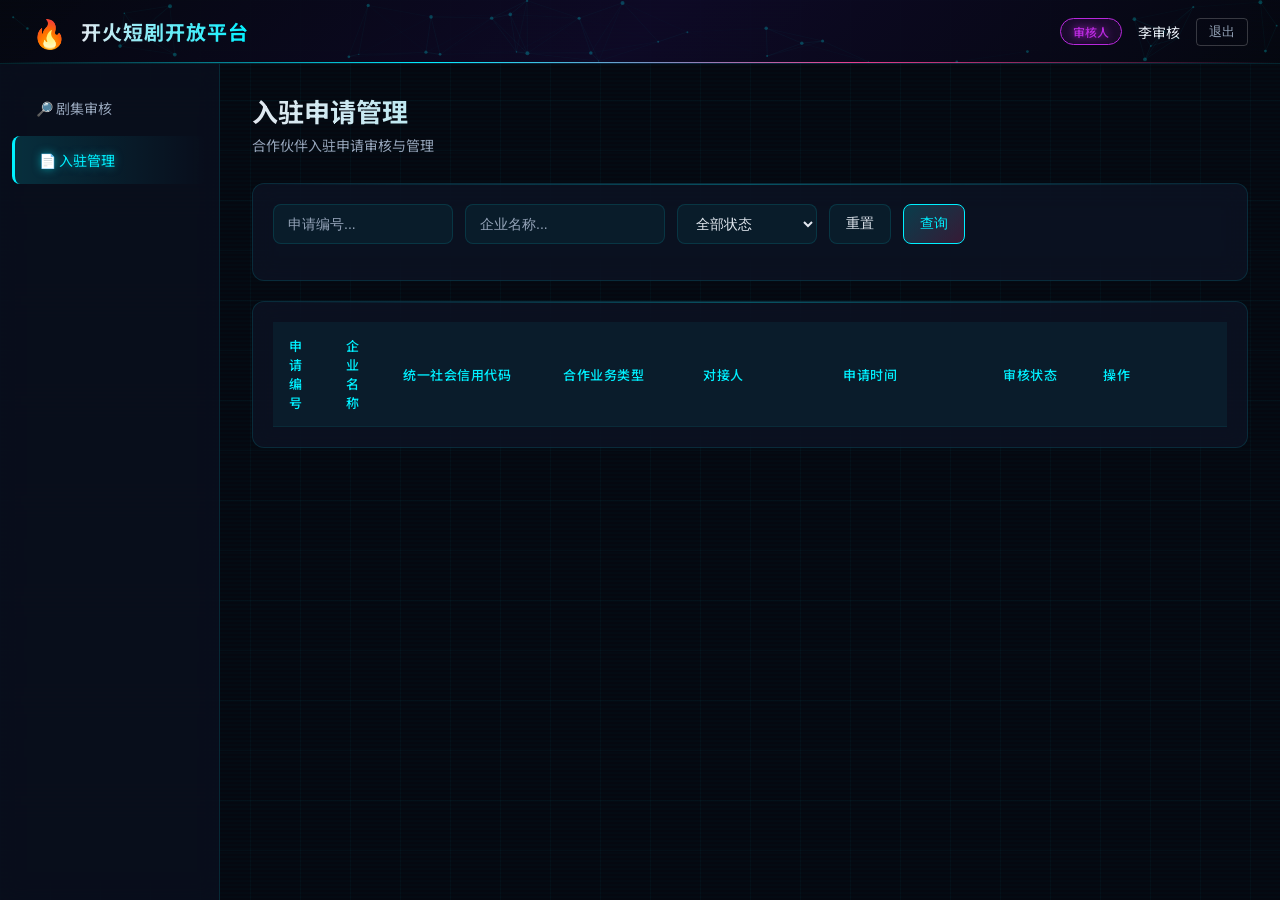
==== auditor-onboarding.html @ 3af5cdc2 "feat: onboarding flow, success page, auditor onboarding management" ====
<!DOCTYPE html>
<html lang="zh-CN">
<head>
  <meta charset="UTF-8">
  <meta name="viewport" content="width=device-width, initial-scale=1.0">
  <title>开火短剧开放平台 - 入驻申请管理</title>
  <link rel="stylesheet" href="css/style.css">
</head>
<body>
  <header class="header">
    <canvas id="headerCanvas" class="header-bg"></canvas>
    <div class="header-left">
      <span class="header-logo">&#128293;</span>
      <span class="header-title">开火短剧开放平台</span>
    </div>
    <div class="header-right">
      <span id="roleTag" class="role-tag auditor">审核人</span>
      <span id="userName" class="user-name">李审核</span>
      <button class="btn-logout" onclick="logout()">退出</button>
    </div>
  </header>

  <div class="layout">
    <aside class="sider">
      <ul class="sider-menu">
        <li><a href="auditor.html">&#128270; 剧集审核</a></li>
        <li><a href="auditor-onboarding.html" class="active">&#128196; 入驻管理</a></li>
      </ul>
    </aside>

    <main class="main-content">
      <h1 class="page-title">入驻申请管理</h1>
      <p class="page-subtitle">合作伙伴入驻申请审核与管理</p>

      <!-- 筛选区 -->
      <div class="card">
        <div class="search-bar">
          <input type="text" id="filterId" class="input" placeholder="申请编号..." style="width: 180px;">
          <input type="text" id="filterCompany" class="input" placeholder="企业名称..." style="width: 200px;">
          <select id="filterStatus" class="select" style="width: 140px;">
            <option value="all">全部状态</option>
            <option value="pending">待审核</option>
            <option value="reviewing">审核中</option>
            <option value="approved">已通过</option>
            <option value="rejected">已拒绝</option>
          </select>
          <button class="btn" onclick="resetFilter()">重置</button>
          <button class="btn btn-primary" onclick="renderTable()">查询</button>
        </div>
      </div>

      <!-- 列表 -->
      <div class="card">
        <table class="table" id="onboardingTable">
          <thead>
            <tr>
              <th>申请编号</th>
              <th>企业名称</th>
              <th style="width:160px">统一社会信用代码</th>
              <th style="width:140px">合作业务类型</th>
              <th style="width:140px">对接人</th>
              <th style="width:160px">申请时间</th>
              <th style="width:100px">审核状态</th>
              <th style="width:140px">操作</th>
            </tr>
          </thead>
          <tbody></tbody>
        </table>
        <div id="emptyState" class="empty" style="display:none">暂无入驻申请</div>
      </div>
    </main>
  </div>

  <!-- 入驻审核弹窗 -->
  <div class="modal-overlay" id="auditModal">
    <div class="modal" style="max-width:800px; max-height:90vh; overflow-y:auto;">
      <div class="modal-header">
        <h3 id="auditModalTitle" style="color:var(--neon-cyan)">入驻审核</h3>
        <button class="modal-close" onclick="closeAuditModal()">&times;</button>
      </div>
      <div class="modal-body" id="auditBody"></div>
    </div>
  </div>

  <script>
    (function() {
      var canvas = document.getElementById('headerCanvas');
      var ctx = canvas.getContext('2d');
      var particles = [];
      function resize() { canvas.width = canvas.parentElement.offsetWidth; canvas.height = canvas.parentElement.offsetHeight; }
      resize(); window.addEventListener('resize', resize);
      for (var i = 0; i < 40; i++) particles.push({ x: Math.random() * canvas.width, y: Math.random() * canvas.height, vx: (Math.random() - 0.5) * 0.5, vy: (Math.random() - 0.5) * 0.5, radius: Math.random() * 1.5 + 0.5 });
      function animate() {
        ctx.clearRect(0, 0, canvas.width, canvas.height);
        for (var i = 0; i < particles.length; i++) {
          var p = particles[i]; p.x += p.vx; p.y += p.vy;
          if (p.x < 0 || p.x > canvas.width) p.vx *= -1;
          if (p.y < 0 || p.y > canvas.height) p.vy *= -1;
          ctx.beginPath(); ctx.arc(p.x, p.y, p.radius, 0, Math.PI * 2); ctx.fillStyle = 'rgba(0, 240, 255, 0.4)'; ctx.fill();
          for (var j = i + 1; j < particles.length; j++) {
            var p2 = particles[j]; var dx = p.x - p2.x, dy = p.y - p2.y; var dist = Math.sqrt(dx * dx + dy * dy);
            if (dist < 100) { ctx.beginPath(); ctx.moveTo(p.x, p.y); ctx.lineTo(p2.x, p2.y); ctx.strokeStyle = 'rgba(0, 240, 255, ' + (0.2 * (1 - dist / 100)) + ')'; ctx.lineWidth = 0.5; ctx.stroke(); }
          }
        }
        requestAnimationFrame(animate);
      }
      animate();
    })();

    var user = window.MOCK.getUser();
    if (!user) { window.location.href = 'index.html'; }
    else {
      document.getElementById('roleTag').textContent = user.role === 'auditor' ? '审核人' : '提报人';
      document.getElementById('roleTag').className = 'role-tag' + (user.role === 'auditor' ? ' auditor' : '');
      document.getElementById('userName').textContent = user.displayName;
    }
    function logout() { window.MOCK.logout(); window.location.href = 'index.html'; }

    var apps = window.MOCK.onboardingApplications;
    var currentAppId = null;
    var resultOptions = ['S级', 'A+级', 'A级', 'B级', '不通过'];

    var statusMap = {
      pending: { label: '待审核', color: '#8c8c8c' },
      reviewing: { label: '审核中', color: '#1890ff' },
      approved: { label: '已通过', color: '#52c41a' },
      rejected: { label: '已拒绝', color: '#ff4d4f' }
    };

    function maskCode(code) {
      if (!code || code.length < 8) return code;
      return code.slice(0, 4) + '****' + code.slice(-4);
    }

    function renderTable() {
      var idFilter = document.getElementById('filterId').value.trim();
      var companyFilter = document.getElementById('filterCompany').value.trim();
      var statusFilter = document.getElementById('filterStatus').value;

      var list = apps.filter(function(a) {
        if (idFilter && a.id.indexOf(idFilter) === -1) return false;
        if (companyFilter && a.companyName.indexOf(companyFilter) === -1) return false;
        if (statusFilter !== 'all' && a.status !== statusFilter) return false;
        return true;
      });

      var tbody = document.querySelector('#onboardingTable tbody');
      var empty = document.getElementById('emptyState');

      if (list.length === 0) {
        tbody.innerHTML = '';
        empty.style.display = 'block';
        document.getElementById('onboardingTable').style.display = 'none';
        return;
      }
      document.getElementById('onboardingTable').style.display = 'table';
      empty.style.display = 'none';

      tbody.innerHTML = list.map(function(a) {
        var s = statusMap[a.status] || statusMap.pending;
        var bizTags = a.businessTypes.map(function(t) {
          return '<span class="tag-result" style="background:rgba(0,240,255,0.08);color:var(--neon-cyan);border:1px solid rgba(0,240,255,0.2);margin-right:4px;font-size:11px">' + t + '</span>';
        }).join('');
        var canAudit = a.status === 'pending' || a.status === 'reviewing';
        return '<tr>' +
          '<td style="font-family:Orbitron,sans-serif;font-size:13px">' + a.id + '</td>' +
          '<td>' + a.companyName + '</td>' +
          '<td>' + maskCode(a.unifiedSocialCode) + '</td>' +
          '<td>' + bizTags + '</td>' +
          '<td>' + a.contactPerson.name + '<br><span style="font-size:12px;color:var(--text-secondary)">' + a.contactPerson.phone + '</span></td>' +
          '<td>' + a.createdAt + '</td>' +
          '<td><span class="tag-result" style="background:' + s.color + '22;color:' + s.color + ';border:1px solid ' + s.color + '66">' + s.label + '</span></td>' +
          '<td>' +
            (canAudit ? '<button class="btn btn-sm btn-primary" onclick="openAuditModal(\'' + a.id + '\')">审核</button> ' : '') +
            '<button class="btn btn-sm" style="color:var(--neon-cyan);border-color:rgba(0,240,255,0.3)" onclick="openDetailModal(\'' + a.id + '\')">详情</button>' +
          '</td>' +
        '</tr>';
      }).join('');
    }

    function resetFilter() {
      document.getElementById('filterId').value = '';
      document.getElementById('filterCompany').value = '';
      document.getElementById('filterStatus').value = 'all';
      renderTable();
    }

    function openAuditModal(appId) {
      currentAppId = appId;
      var app = apps.find(function(a) { return a.id === appId; });
      if (!app) return;
      renderAuditModal(app, true);
    }

    function openDetailModal(appId) {
      currentAppId = appId;
      var app = apps.find(function(a) { return a.id === appId; });
      if (!app) return;
      renderAuditModal(app, false);
    }

    function renderAuditModal(app, editable) {
      var s = statusMap[app.status] || statusMap.pending;
      document.getElementById('auditModalTitle').innerHTML = '入驻审核 - <span style="color:var(--text-primary);font-size:16px">' + app.companyName + '</span>';

      var tabLabels = ['企业信息', '联系人', '业务能力'];
      var html = '<div style="display:flex;gap:4px;margin-bottom:16px;border-bottom:1px solid var(--border-color)">' +
        tabLabels.map(function(l, idx) {
          return '<div class="tab-item' + (idx === 0 ? ' active' : '') + '" style="padding:10px 16px;border:none;margin:0" onclick="switchAuditTab(this,' + idx + ')">' + l + '</div>';
        }).join('') + '</div>';

      // Tab1: 企业信息
      html += '<div class="audit-tab" data-idx="0" style="display:block">' +
        '<div class="summary-card" style="margin-bottom:16px">' +
          '<div class="summary-row"><span class="summary-label">申请编号</span><span class="summary-value" style="font-family:Orbitron">' + app.id + '</span></div>' +
          '<div class="summary-row"><span class="summary-label">企业名称</span><span class="summary-value">' + app.companyName + '</span></div>' +
          '<div class="summary-row"><span class="summary-label">统一社会信用代码</span><span class="summary-value">' + app.unifiedSocialCode + '</span></div>' +
          '<div class="summary-row"><span class="summary-label">企业类型</span><span class="summary-value">' + app.companyType + '</span></div>' +
          '<div class="summary-row"><span class="summary-label">成立时间</span><span class="summary-value">' + (app.establishedAt || '—') + '</span></div>' +
          '<div class="summary-row"><span class="summary-label">注册地址</span><span class="summary-value">' + (app.registeredAddress || '—') + '</span></div>' +
          '<div class="summary-row"><span class="summary-label">办公地址</span><span class="summary-value">' + (app.officeAddress || '—') + '</span></div>' +
        '</div>' +
        '<div class="summary-card">' +
          '<h4 style="font-size:14px;color:var(--neon-cyan);margin-bottom:12px">营业执照</h4>' +
          '<div style="width:200px;height:120px;background:rgba(0,240,255,0.05);border:1px solid var(--border-color);border-radius:8px;display:flex;align-items:center;justify-content:center;font-size:40px;color:var(--neon-cyan)">&#128196;</div>' +
        '</div>' +
      '</div>';

      // Tab2: 联系人
      html += '<div class="audit-tab" data-idx="1" style="display:none">' +
        '<div class="section-title" style="margin-top:0">对接人信息</div>' +
        '<div class="summary-card" style="margin-bottom:16px">' +
          '<div class="summary-row"><span class="summary-label">姓名</span><span class="summary-value">' + app.contactPerson.name + '</span></div>' +
          '<div class="summary-row"><span class="summary-label">手机号</span><span class="summary-value">' + app.contactPerson.phone + '</span></div>' +
          '<div class="summary-row"><span class="summary-label">邮箱</span><span class="summary-value">' + app.contactPerson.email + '</span></div>' +
          '<div class="summary-row"><span class="summary-label">职务</span><span class="summary-value">' + (app.contactPerson.position || '—') + '</span></div>' +
        '</div>' +
        '<div class="section-title">法定代表人信息</div>' +
        '<div class="summary-card">' +
          '<div class="summary-row"><span class="summary-label">姓名</span><span class="summary-value">' + app.legalRepresentative.name + '</span></div>' +
          '<div class="summary-row"><span class="summary-label">手机号</span><span class="summary-value">' + app.legalRepresentative.phone + '</span></div>' +
          '<div class="summary-row"><span class="summary-label">身份证号</span><span class="summary-value">' + maskCode(app.legalRepresentative.idCard) + '</span></div>' +
          '<div class="summary-row"><span class="summary-label">邮箱</span><span class="summary-value">' + (app.legalRepresentative.email || '—') + '</span></div>' +
        '</div>' +
      '</div>';

      // Tab3: 业务能力
      var worksHtml = '';
      if (app.hasPreviousWorks && app.previousWorks && app.previousWorks.length) {
        worksHtml = '<table class="works-table" style="margin-top:12px"><thead><tr><th>作品名称</th><th>平台</th><th>集数</th><th>类型</th></tr></thead><tbody>' +
          app.previousWorks.map(function(w) {
            return '<tr><td>' + w.name + '</td><td>' + w.platform + '</td><td>' + w.episodes + '</td><td>' + w.type + '</td></tr>';
          }).join('') + '</tbody></table>';
      } else {
        worksHtml = '<div class="empty" style="padding:20px">暂无过往作品</div>';
      }

      html += '<div class="audit-tab" data-idx="2" style="display:none">' +
        '<div class="summary-card" style="margin-bottom:16px">' +
          '<div class="summary-row"><span class="summary-label">合作业务类型</span><span class="summary-value">' + app.businessTypes.join('、') + '</span></div>' +
          '<div class="summary-row"><span class="summary-label">内容类型偏好</span><span class="summary-value">' + (app.contentTypePreference ? app.contentTypePreference.join('、') : '—') + '</span></div>' +
          '<div class="summary-row"><span class="summary-label">男女频偏好</span><span class="summary-value">' + (app.genderPreference || '—') + '</span></div>' +
          '<div class="summary-row"><span class="summary-label">擅长题材</span><span class="summary-value">' + (app.genreSpecialty ? app.genreSpecialty.join('、') : '—') + '</span></div>' +
        '</div>' +
        '<div class="summary-card" style="margin-bottom:16px">' +
          '<h4 style="font-size:14px;color:var(--neon-cyan);margin-bottom:12px">资质证书</h4>' +
          '<div class="summary-row"><span class="summary-label">广播电视节目制作经营许可证</span><span class="summary-value">' + (app.hasBroadcastLicense ? '有（' + app.broadcastLicenseNo + '）' : '无') + '</span></div>' +
          '<div class="summary-row"><span class="summary-label">网络文化经营许可证</span><span class="summary-value">' + (app.hasNetCultureLicense ? '有' : '无') + '</span></div>' +
          '<div class="summary-row"><span class="summary-label">其他资质</span><span class="summary-value">' + (app.otherQualifications || '—') + '</span></div>' +
        '</div>' +
        '<div class="summary-card">' +
          '<h4 style="font-size:14px;color:var(--neon-cyan);margin-bottom:12px">过往作品</h4>' + worksHtml +
        '</div>' +
      '</div>';

      // 审核操作区
      if (editable && (app.status === 'pending' || app.status === 'reviewing')) {
        html += '<div style="border-top:1px solid var(--border-color);padding-top:20px;margin-top:20px">' +
          '<h4 style="font-size:14px;color:var(--neon-pink);margin-bottom:16px">审核操作</h4>' +
          '<form id="onboardingAuditForm">' +
            '<div class="form-group"><label class="form-label">审核结果 <span style="color:var(--neon-red)">*</span></label>' +
            '<div class="radio-group">' +
              '<label class="radio-item" style="border-color:rgba(0,255,136,0.4);color:var(--neon-green)"><input type="radio" name="auditResult" value="approved" required style="margin-right:6px"> 通过</label>' +
              '<label class="radio-item" style="border-color:rgba(255,77,79,0.4);color:var(--neon-red)"><input type="radio" name="auditResult" value="rejected" required style="margin-right:6px"> 拒绝</label>' +
            '</div></div>' +
            '<div class="form-group"><label class="form-label">审核意见 <span style="color:var(--neon-red)">*</span></label>' +
            '<textarea name="auditOpinion" class="form-input" rows="3" placeholder="请输入审核意见..." required></textarea></div>' +
            '<div id="rejectReasonDiv" style="display:none;">' +
              '<div class="form-group"><label class="form-label">拒绝原因</label>' +
              '<select name="rejectReason" class="select" style="width:100%;max-width:300px">' +
                '<option value="资质不全">资质不全</option>' +
                '<option value="内容不符">内容不符</option>' +
                '<option value="重复申请">重复申请</option>' +
                '<option value="其他">其他</option>' +
              '</select></div>' +
            '</div>' +
            '<div style="text-align:right">' +
              '<button type="button" class="btn" onclick="closeAuditModal()" style="margin-right:8px">取消</button>' +
              '<button type="submit" class="btn btn-primary">确认审核</button>' +
            '</div>' +
          '</form></div>';
      } else if (app.status === 'approved' || app.status === 'rejected') {
        html += '<div style="border-top:1px solid var(--border-color);padding-top:20px;margin-top:20px">' +
          '<h4 style="font-size:14px;color:var(--neon-cyan);margin-bottom:12px">审核结果</h4>' +
          '<div class="summary-card">' +
            '<div class="summary-row"><span class="summary-label">审核结果</span><span class="summary-value" style="color:' + (app.auditResult === 'approved' ? 'var(--neon-green)' : 'var(--neon-red)') + '">' + (app.auditResult === 'approved' ? '已通过' : '已拒绝') + '</span></div>' +
            '<div class="summary-row"><span class="summary-label">审核意见</span><span class="summary-value">' + (app.auditOpinion || '—') + '</span></div>' +
            (app.rejectReason ? '<div class="summary-row"><span class="summary-label">拒绝原因</span><span class="summary-value">' + app.rejectReason + '</span></div>' : '') +
            '<div class="summary-row"><span class="summary-label">审核时间</span><span class="summary-value">' + (app.reviewedAt || '—') + '</span></div>' +
            (app.accountGenerated ? '<div class="summary-row"><span class="summary-label">已生成账号</span><span class="summary-value" style="color:var(--neon-green)">是（' + app.accountUsername + '）</span></div>' : '') +
          '</div></div>';
      }

      document.getElementById('auditBody').innerHTML = html;
      document.getElementById('auditModal').classList.add('active');

      // 拒绝原因联动
      var rejectDiv = document.getElementById('rejectReasonDiv');
      if (rejectDiv) {
        document.querySelectorAll('input[name="auditResult"]').forEach(function(r) {
          r.addEventListener('change', function() {
            rejectDiv.style.display = this.value === 'rejected' ? 'block' : 'none';
          });
        });
      }

      // 表单提交
      var form = document.getElementById('onboardingAuditForm');
      if (form) {
        form.addEventListener('submit', function(e) {
          e.preventDefault();
          var result = e.target.auditResult.value;
          var opinion = e.target.auditOpinion.value;
          var idx = apps.findIndex(function(a) { return a.id === currentAppId; });
          if (idx !== -1) {
            apps[idx].status = result;
            apps[idx].auditResult = result;
            apps[idx].auditOpinion = opinion;
            if (result === 'rejected') {
              var rr = e.target.rejectReason;
              apps[idx].rejectReason = rr ? rr.value : '其他';
            } else {
              apps[idx].accountGenerated = true;
              apps[idx].accountUsername = apps[idx].unifiedSocialCode;
            }
            apps[idx].reviewerId = 'u2';
            apps[idx].reviewedAt = new Date().toISOString().replace('T', ' ').slice(0, 19);
            apps[idx].updatedAt = apps[idx].reviewedAt;
          }
          alert(result === 'approved' ? '审核已通过，已生成企业账号' : '审核已拒绝');
          closeAuditModal();
          renderTable();
        });
      }
    }

    function switchAuditTab(el, idx) {
      document.querySelectorAll('#auditBody .tab-item').forEach(function(t) { t.classList.remove('active'); });
      el.classList.add('active');
      document.querySelectorAll('.audit-tab').forEach(function(t) { t.style.display = 'none'; });
      document.querySelector('.audit-tab[data-idx="' + idx + '"]').style.display = 'block';
    }

    function closeAuditModal() {
      document.getElementById('auditModal').classList.remove('active');
      currentAppId = null;
    }

    renderTable();
  </script>
</body>
</html>
---- css/style.css ----
@import url('https://fonts.googleapis.com/css2?family=Orbitron:wght@400;700&family=Noto+Sans+SC:wght@300;400;500;700&display=swap');

*, *::before, *::after {
  margin: 0;
  padding: 0;
  box-sizing: border-box;
}

:root {
  --bg-primary: #050810;
  --bg-secondary: #0a0f1e;
  --bg-card: rgba(15, 23, 42, 0.6);
  --bg-card-hover: rgba(20, 30, 55, 0.8);
  --neon-cyan: #00f0ff;
  --neon-pink: #e83e8c;
  --neon-purple: #b829dd;
  --neon-green: #00ff88;
  --neon-yellow: #ffd700;
  --neon-red: #ff3860;
  --text-primary: #e2e8f0;
  --text-secondary: #94a3b8;
  --border-color: rgba(0, 240, 255, 0.12);
  --border-glow: rgba(0, 240, 255, 0.4);
  --glass-blur: blur(12px);
}

body {
  font-family: 'Noto Sans SC', -apple-system, sans-serif;
  background: var(--bg-primary);
  color: var(--text-primary);
  min-height: 100vh;
  overflow-x: hidden;
}

/* 背景网格 */
body::before {
  content: '';
  position: fixed;
  top: 0; left: 0; right: 0; bottom: 0;
  background-image:
    linear-gradient(rgba(0, 240, 255, 0.03) 1px, transparent 1px),
    linear-gradient(90deg, rgba(0, 240, 255, 0.03) 1px, transparent 1px);
  background-size: 50px 50px;
  pointer-events: none;
  z-index: 0;
}

/* 扫描线动画 */
body::after {
  content: '';
  position: fixed;
  top: 0; left: 0; right: 0; bottom: 0;
  background: repeating-linear-gradient(
    0deg,
    transparent,
    transparent 2px,
    rgba(0, 240, 255, 0.015) 2px,
    rgba(0, 240, 255, 0.015) 4px
  );
  pointer-events: none;
  z-index: 1;
  animation: scanline 8s linear infinite;
}

@keyframes scanline {
  0% { transform: translateY(-100vh); }
  100% { transform: translateY(100vh); }
}

a { text-decoration: none; color: inherit; }

/* ===== 顶部导航（带背景图） ===== */
.header {
  position: fixed;
  top: 0; left: 0; right: 0;
  height: 64px;
  z-index: 100;
  display: flex;
  align-items: center;
  justify-content: space-between;
  padding: 0 32px;
  background: linear-gradient(135deg, rgba(5,8,16,0.95) 0%, rgba(15,10,40,0.9) 50%, rgba(5,8,16,0.95) 100%);
  border-bottom: 1px solid var(--border-color);
  overflow: hidden;
}

.header-bg {
  position: absolute;
  top: 0; left: 0; right: 0; bottom: 0;
  z-index: -1;
  opacity: 0.6;
}

.header::after {
  content: '';
  position: absolute;
  bottom: 0; left: 0; right: 0;
  height: 1px;
  background: linear-gradient(90deg, transparent, var(--neon-cyan), var(--neon-pink), transparent);
  animation: borderFlow 3s ease-in-out infinite;
}

@keyframes borderFlow {
  0%, 100% { opacity: 0.3; }
  50% { opacity: 1; }
}

.header-left {
  display: flex;
  align-items: center;
  gap: 14px;
  z-index: 2;
}

.header-logo {
  font-size: 28px;
  animation: pulse 2s ease-in-out infinite;
}

@keyframes pulse {
  0%, 100% { transform: scale(1); filter: drop-shadow(0 0 5px var(--neon-pink)); }
  50% { transform: scale(1.1); filter: drop-shadow(0 0 15px var(--neon-pink)); }
}

.header-title {
  font-family: 'Orbitron', 'Noto Sans SC', sans-serif;
  font-size: 20px;
  font-weight: 700;
  background: linear-gradient(90deg, var(--text-primary), var(--neon-cyan));
  -webkit-background-clip: text;
  -webkit-text-fill-color: transparent;
  background-clip: text;
  letter-spacing: 1px;
}

.header-right {
  display: flex;
  align-items: center;
  gap: 16px;
  z-index: 2;
}

.role-tag {
  padding: 4px 12px;
  border-radius: 20px;
  font-size: 12px;
  font-weight: 500;
  background: rgba(0, 240, 255, 0.1);
  border: 1px solid var(--neon-cyan);
  color: var(--neon-cyan);
  text-shadow: 0 0 8px var(--neon-cyan);
  animation: glow 2s ease-in-out infinite alternate;
}

.role-tag.auditor {
  border-color: var(--neon-purple);
  color: var(--neon-purple);
  text-shadow: 0 0 8px var(--neon-purple);
  background: rgba(184, 41, 221, 0.1);
}

@keyframes glow {
  from { box-shadow: 0 0 5px rgba(0, 240, 255, 0.2); }
  to { box-shadow: 0 0 15px rgba(0, 240, 255, 0.5); }
}

.user-name {
  font-size: 14px;
  color: var(--text-primary);
}

.btn-logout {
  background: transparent;
  border: 1px solid rgba(255,255,255,0.2);
  color: var(--text-secondary);
  cursor: pointer;
  font-size: 13px;
  padding: 4px 12px;
  border-radius: 4px;
  transition: all 0.3s;
}

.btn-logout:hover {
  border-color: var(--neon-red);
  color: var(--neon-red);
  box-shadow: 0 0 10px rgba(255, 56, 96, 0.3);
}

/* ===== 布局 ===== */
.layout {
  display: flex;
  min-height: 100vh;
  padding-top: 64px;
  position: relative;
  z-index: 2;
}

.sider {
  width: 220px;
  background: rgba(10, 15, 30, 0.8);
  backdrop-filter: var(--glass-blur);
  border-right: 1px solid var(--border-color);
  position: fixed;
  top: 64px; bottom: 0;
  left: 0;
  overflow-y: auto;
}

.sider-menu {
  list-style: none;
  padding: 16px 0;
}

.sider-menu li a {
  display: flex;
  align-items: center;
  gap: 12px;
  padding: 14px 24px;
  color: var(--text-secondary);
  font-size: 14px;
  transition: all 0.3s;
  position: relative;
  margin: 4px 12px;
  border-radius: 8px;
}

.sider-menu li a:hover {
  background: rgba(0, 240, 255, 0.08);
  color: var(--neon-cyan);
  text-shadow: 0 0 8px rgba(0, 240, 255, 0.5);
}

.sider-menu li a.active {
  background: linear-gradient(90deg, rgba(0, 240, 255, 0.15), transparent);
  color: var(--neon-cyan);
  border-left: 3px solid var(--neon-cyan);
  text-shadow: 0 0 8px rgba(0, 240, 255, 0.5);
}

.main-content {
  flex: 1;
  margin-left: 220px;
  padding: 28px 32px;
  max-width: 1200px;
}

/* ===== 页面标题 ===== */
.page-title {
  font-family: 'Orbitron', 'Noto Sans SC', sans-serif;
  font-size: 26px;
  font-weight: 700;
  margin-bottom: 6px;
  background: linear-gradient(90deg, var(--text-primary), var(--neon-cyan));
  -webkit-background-clip: text;
  -webkit-text-fill-color: transparent;
  background-clip: text;
}

.page-subtitle {
  font-size: 14px;
  color: var(--text-secondary);
  margin-bottom: 28px;
}

/* ===== 卡片（玻璃态） ===== */
.card {
  background: var(--bg-card);
  backdrop-filter: var(--glass-blur);
  border: 1px solid var(--border-color);
  border-radius: 12px;
  padding: 20px;
  margin-bottom: 20px;
  transition: all 0.3s ease;
  position: relative;
  overflow: hidden;
}

.card::before {
  content: '';
  position: absolute;
  top: 0; left: 0; right: 0;
  height: 1px;
  background: linear-gradient(90deg, transparent, rgba(0, 240, 255, 0.3), transparent);
}

.card:hover {
  border-color: var(--border-glow);
  box-shadow: 0 0 20px rgba(0, 240, 255, 0.1), inset 0 0 20px rgba(0, 240, 255, 0.02);
}

.card-hover {
  cursor: pointer;
}

.card-hover:hover {
  transform: translateY(-6px);
  border-color: var(--neon-cyan);
  box-shadow: 0 10px 40px rgba(0, 240, 255, 0.15);
}

/* ===== 统计卡片 ===== */
.stat-cards {
  display: grid;
  grid-template-columns: repeat(4, 1fr);
  gap: 16px;
  margin-bottom: 28px;
}

.stat-card {
  display: flex;
  align-items: center;
  gap: 16px;
}

.stat-icon {
  width: 52px;
  height: 52px;
  border-radius: 12px;
  display: flex;
  align-items: center;
  justify-content: center;
  font-size: 24px;
  position: relative;
  overflow: hidden;
}

.stat-icon::after {
  content: '';
  position: absolute;
  top: -50%; left: -50%; right: -50%; bottom: -50%;
  background: linear-gradient(45deg, transparent, rgba(255,255,255,0.1), transparent);
  animation: shine 3s infinite;
}

@keyframes shine {
  0% { transform: translateX(-100%) rotate(45deg); }
  100% { transform: translateX(100%) rotate(45deg); }
}

.stat-value {
  font-family: 'Orbitron', sans-serif;
  font-size: 28px;
  font-weight: 700;
  color: var(--text-primary);
}

.stat-label {
  font-size: 13px;
  color: var(--text-secondary);
}

/* ===== Tab ===== */
.tab-bar {
  display: flex;
  border-bottom: 1px solid var(--border-color);
  margin-bottom: 16px;
}

.tab-item {
  padding: 14px 24px;
  cursor: pointer;
  color: var(--text-secondary);
  font-size: 14px;
  border-bottom: 2px solid transparent;
  margin-bottom: -1px;
  transition: all 0.3s;
  position: relative;
}

.tab-item:hover {
  color: var(--neon-cyan);
}

.tab-item.active {
  color: var(--neon-cyan);
  border-bottom-color: var(--neon-cyan);
  text-shadow: 0 0 10px rgba(0, 240, 255, 0.5);
}

.tab-panel {
  display: none;
}

.tab-panel.active {
  display: block;
  animation: fadeIn 0.4s ease;
}

@keyframes fadeIn {
  from { opacity: 0; transform: translateY(10px); }
  to { opacity: 1; transform: translateY(0); }
}

/* ===== 搜索区 ===== */
.search-bar {
  display: flex;
  gap: 12px;
  margin-bottom: 16px;
}

.input, .select {
  padding: 10px 14px;
  background: rgba(0, 240, 255, 0.05);
  border: 1px solid var(--border-color);
  border-radius: 8px;
  font-size: 14px;
  outline: none;
  color: var(--text-primary);
  transition: all 0.3s;
}

.input::placeholder {
  color: var(--text-secondary);
}

.input:focus, .select:focus {
  border-color: var(--neon-cyan);
  box-shadow: 0 0 10px rgba(0, 240, 255, 0.2);
}

.select option {
  background: var(--bg-secondary);
  color: var(--text-primary);
}

/* ===== 按钮 ===== */
.btn {
  padding: 8px 16px;
  border-radius: 8px;
  border: 1px solid var(--border-color);
  background: rgba(0, 240, 255, 0.05);
  color: var(--text-primary);
  cursor: pointer;
  font-size: 14px;
  display: inline-flex;
  align-items: center;
  gap: 6px;
  transition: all 0.3s;
}

.btn:hover {
  border-color: var(--neon-cyan);
  box-shadow: 0 0 12px rgba(0, 240, 255, 0.2);
  transform: translateY(-1px);
}

.btn-primary {
  background: linear-gradient(135deg, rgba(0, 240, 255, 0.2), rgba(232, 62, 140, 0.2));
  border-color: var(--neon-cyan);
  color: var(--neon-cyan);
}

.btn-primary:hover {
  background: linear-gradient(135deg, rgba(0, 240, 255, 0.35), rgba(232, 62, 140, 0.35));
  box-shadow: 0 0 20px rgba(0, 240, 255, 0.3);
}

.btn-gradient {
  background: linear-gradient(135deg, var(--neon-cyan), var(--neon-pink));
  border: none;
  color: #fff;
  font-weight: 500;
  position: relative;
  overflow: hidden;
}

.btn-gradient::after {
  content: '';
  position: absolute;
  top: -50%; left: -50%; right: -50%; bottom: -50%;
  background: linear-gradient(45deg, transparent, rgba(255,255,255,0.2), transparent);
  animation: shine 3s infinite;
}

.btn-sm {
  padding: 5px 12px;
  font-size: 12px;
}

.btn-outline-pink {
  color: var(--neon-pink);
  border-color: rgba(232, 62, 140, 0.4);
  background: rgba(232, 62, 140, 0.05);
}

.btn-outline-pink:hover {
  background: rgba(232, 62, 140, 0.2);
  border-color: var(--neon-pink);
  box-shadow: 0 0 12px rgba(232, 62, 140, 0.3);
  color: #fff;
}

/* ===== 表格 ===== */
.table {
  width: 100%;
  border-collapse: collapse;
  font-size: 14px;
}

.table th, .table td {
  padding: 14px 16px;
  text-align: left;
  border-bottom: 1px solid rgba(0, 240, 255, 0.06);
}

.table th {
  background: rgba(0, 240, 255, 0.05);
  font-weight: 500;
  color: var(--neon-cyan);
  font-size: 13px;
  text-transform: uppercase;
  letter-spacing: 0.5px;
}

.table tbody tr {
  transition: all 0.2s;
}

.table tbody tr:hover td {
  background: rgba(0, 240, 255, 0.04);
}

/* ===== 标签 ===== */
.tag {
  display: inline-flex;
  align-items: center;
  gap: 6px;
  padding: 4px 10px;
  border-radius: 6px;
  font-size: 12px;
  font-weight: 500;
}

.tag-dot {
  width: 6px;
  height: 6px;
  border-radius: 50%;
  animation: pulse-dot 2s infinite;
}

@keyframes pulse-dot {
  0%, 100% { opacity: 1; }
  50% { opacity: 0.5; }
}

.tag-result {
  padding: 3px 10px;
  border-radius: 6px;
  font-size: 12px;
  font-weight: 600;
}

/* ===== 空状态 ===== */
.empty {
  text-align: center;
  padding: 48px;
  color: var(--text-secondary);
}

/* ===== 表单 ===== */
.form-group {
  margin-bottom: 20px;
}

.form-label {
  display: block;
  margin-bottom: 8px;
  font-size: 14px;
  font-weight: 500;
  color: var(--text-primary);
}

.form-input {
  width: 100%;
  max-width: 400px;
  padding: 12px 14px;
  background: rgba(0, 240, 255, 0.05);
  border: 1px solid var(--border-color);
  border-radius: 8px;
  font-size: 14px;
  outline: none;
  color: var(--text-primary);
  transition: all 0.3s;
}

.form-input:focus {
  border-color: var(--neon-cyan);
  box-shadow: 0 0 12px rgba(0, 240, 255, 0.15);
}

textarea.form-input {
  resize: vertical;
  min-height: 80px;
}

.radio-group {
  display: flex;
  gap: 20px;
}

.radio-item {
  display: flex;
  align-items: center;
  gap: 8px;
  cursor: pointer;
  padding: 8px 16px;
  border-radius: 8px;
  border: 1px solid var(--border-color);
  transition: all 0.3s;
}

.radio-item:hover {
  border-color: var(--neon-cyan);
  background: rgba(0, 240, 255, 0.05);
}

/* ===== 拖拽上传区 ===== */
.upload-area {
  border: 2px dashed var(--border-color);
  border-radius: 12px;
  padding: 48px;
  text-align: center;
  cursor: pointer;
  transition: all 0.3s;
  background: rgba(0, 240, 255, 0.02);
}

.upload-area:hover {
  border-color: var(--neon-cyan);
  box-shadow: 0 0 20px rgba(0, 240, 255, 0.1);
  background: rgba(0, 240, 255, 0.05);
}

/* ===== 弹窗 ===== */
.modal-overlay {
  position: fixed;
  top: 0; left: 0; right: 0; bottom: 0;
  background: rgba(5, 8, 16, 0.85);
  backdrop-filter: blur(8px);
  display: none;
  align-items: center;
  justify-content: center;
  z-index: 200;
}

.modal-overlay.active {
  display: flex;
  animation: fadeIn 0.3s ease;
}

.modal {
  background: var(--bg-card);
  backdrop-filter: var(--glass-blur);
  border: 1px solid var(--border-color);
  border-radius: 16px;
  width: 90%;
  max-width: 600px;
  max-height: 90vh;
  overflow-y: auto;
  box-shadow: 0 20px 60px rgba(0, 0, 0, 0.5), 0 0 30px rgba(0, 240, 255, 0.1);
}

.modal-header {
  padding: 20px 24px;
  border-bottom: 1px solid var(--border-color);
  display: flex;
  justify-content: space-between;
  align-items: center;
}

.modal-body {
  padding: 24px;
}

.modal-footer {
  padding: 16px 24px;
  border-top: 1px solid var(--border-color);
  display: flex;
  justify-content: flex-end;
  gap: 12px;
}

.modal-close {
  background: none;
  border: none;
  font-size: 24px;
  cursor: pointer;
  color: var(--text-secondary);
  transition: all 0.3s;
}

.modal-close:hover {
  color: var(--neon-red);
  text-shadow: 0 0 10px var(--neon-red);
}

/* ===== 登录页 ===== */
.login-page {
  min-height: 100vh;
  display: flex;
  align-items: center;
  justify-content: center;
  position: relative;
  overflow: hidden;
}

.login-bg {
  position: fixed;
  top: 0; left: 0; right: 0; bottom: 0;
  z-index: 0;
}

.login-page::before {
  content: '';
  position: fixed;
  top: 0; left: 0; right: 0; bottom: 0;
  background: radial-gradient(ellipse at center, rgba(0, 240, 255, 0.08) 0%, transparent 70%);
  z-index: 1;
  pointer-events: none;
}

.login-card {
  background: var(--bg-card);
  backdrop-filter: var(--glass-blur);
  border: 1px solid var(--border-color);
  border-radius: 20px;
  padding: 48px;
  width: 100%;
  max-width: 440px;
  box-shadow: 0 20px 60px rgba(0, 0, 0, 0.5), 0 0 40px rgba(0, 240, 255, 0.1);
  position: relative;
  z-index: 2;
  animation: slideUp 0.6s ease;
}

@keyframes slideUp {
  from { opacity: 0; transform: translateY(30px); }
  to { opacity: 1; transform: translateY(0); }
}

.login-card::before {
  content: '';
  position: absolute;
  top: 0; left: 20px; right: 20px;
  height: 2px;
  background: linear-gradient(90deg, transparent, var(--neon-cyan), var(--neon-pink), transparent);
}

.login-header {
  text-align: center;
  margin-bottom: 36px;
}

.login-logo {
  font-size: 56px;
  margin-bottom: 16px;
  animation: pulse 2s ease-in-out infinite;
}

/* ===== 网格素材 ===== */
.material-grid {
  display: grid;
  grid-template-columns: repeat(auto-fill, minmax(200px, 1fr));
  gap: 16px;
}

.material-card {
  background: var(--bg-card);
  border: 1px solid var(--border-color);
  border-radius: 12px;
  overflow: hidden;
  transition: all 0.3s;
}

.material-card:hover {
  border-color: var(--neon-cyan);
  transform: translateY(-4px);
  box-shadow: 0 10px 30px rgba(0, 240, 255, 0.1);
}

.material-thumb {
  height: 120px;
  display: flex;
  align-items: center;
  justify-content: center;
  font-size: 44px;
}

.material-info {
  padding: 14px;
}

/* ===== 详情页分栏 ===== */
.detail-layout {
  display: flex;
  gap: 24px;
}

.detail-left {
  width: 380px;
  flex-shrink: 0;
}

.detail-right {
  flex: 1;
}

/* ===== 进度条 ===== */
.progress-bar {
  width: 100%;
  height: 6px;
  background: rgba(0, 240, 255, 0.1);
  border-radius: 3px;
  overflow: hidden;
}

.progress-fill {
  height: 100%;
  background: linear-gradient(90deg, var(--neon-cyan), var(--neon-pink));
  border-radius: 3px;
  transition: width 0.3s;
  box-shadow: 0 0 10px rgba(0, 240, 255, 0.3);
}

/* ===== 霓虹文字 ===== */
.neon-text {
  color: var(--neon-cyan);
  text-shadow: 0 0 5px rgba(0, 240, 255, 0.5), 0 0 10px rgba(0, 240, 255, 0.3);
}

/* ===== 响应式 ===== */
@media (max-width: 768px) {
  .stat-cards { grid-template-columns: repeat(2, 1fr); }
  .sider { display: none; }
  .main-content { margin-left: 0; padding: 20px; }
  .detail-layout { flex-direction: column; }
  .detail-left { width: 100%; }
  .header { padding: 0 16px; }
  .header-title { font-size: 16px; }
}
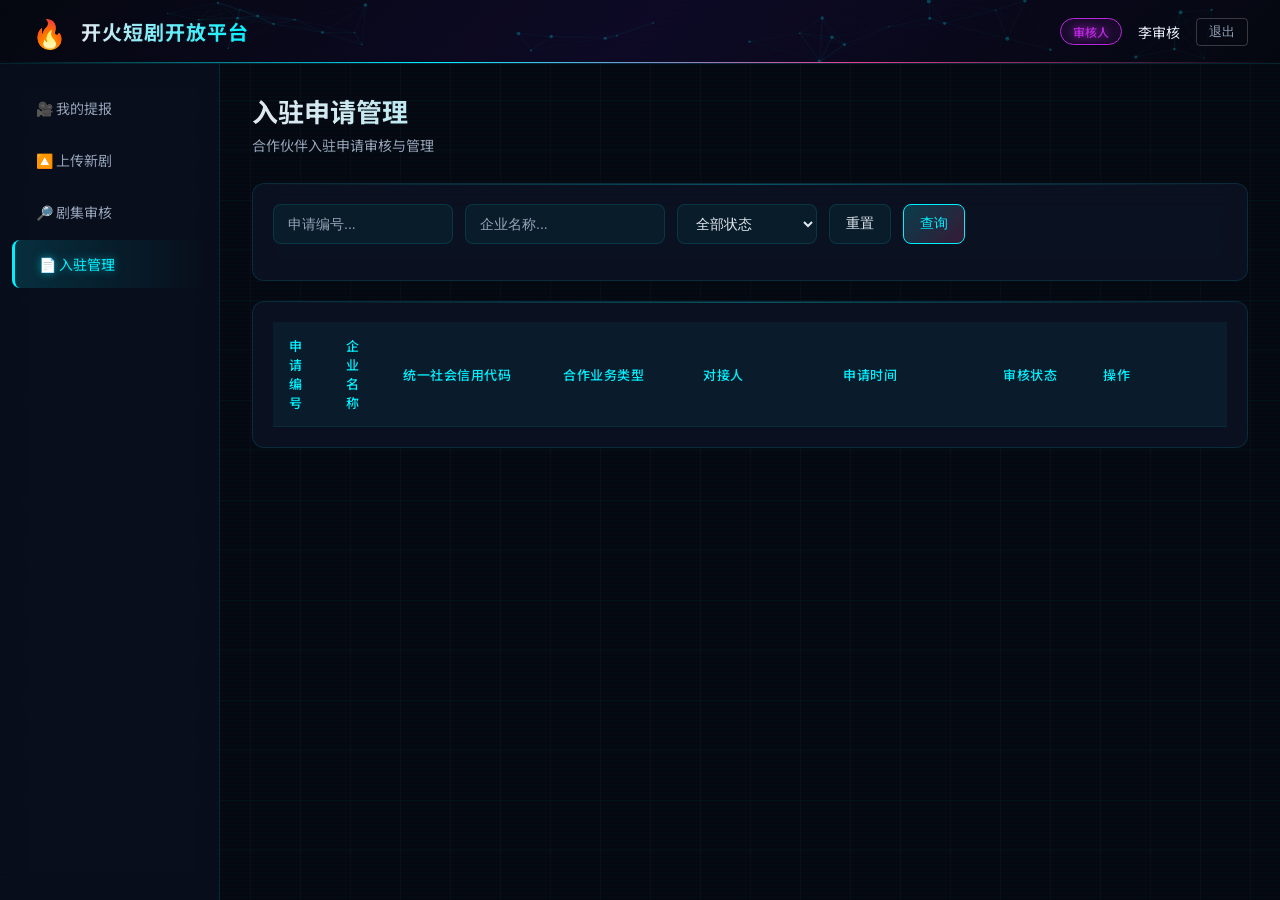
==== commit d2e6aa19: "fix: unify auditor sidebar, onboarding as top-level menu" ====
--- a/auditor-onboarding.html
+++ b/auditor-onboarding.html
@@ -23,6 +23,8 @@
   <div class="layout">
     <aside class="sider">
       <ul class="sider-menu">
+        <li><a href="submitter.html">&#127909; 我的提报</a></li>
+        <li><a href="submitter.html?tab=upload">&#128316; 上传新剧</a></li>
         <li><a href="auditor.html">&#128270; 剧集审核</a></li>
         <li><a href="auditor-onboarding.html" class="active">&#128196; 入驻管理</a></li>
       </ul>
--- a/css/style.css
+++ b/css/style.css
@@ -595,7 +595,8 @@
 
 .radio-group {
   display: flex;
-  gap: 20px;
+  flex-wrap: wrap;
+  gap: 12px;
 }
 
 .radio-item {
@@ -607,6 +608,11 @@
   border-radius: 8px;
   border: 1px solid var(--border-color);
   transition: all 0.3s;
+  flex: 1;
+  min-width: 110px;
+  max-width: 200px;
+  justify-content: center;
+  white-space: nowrap;
 }
 
 .radio-item:hover {
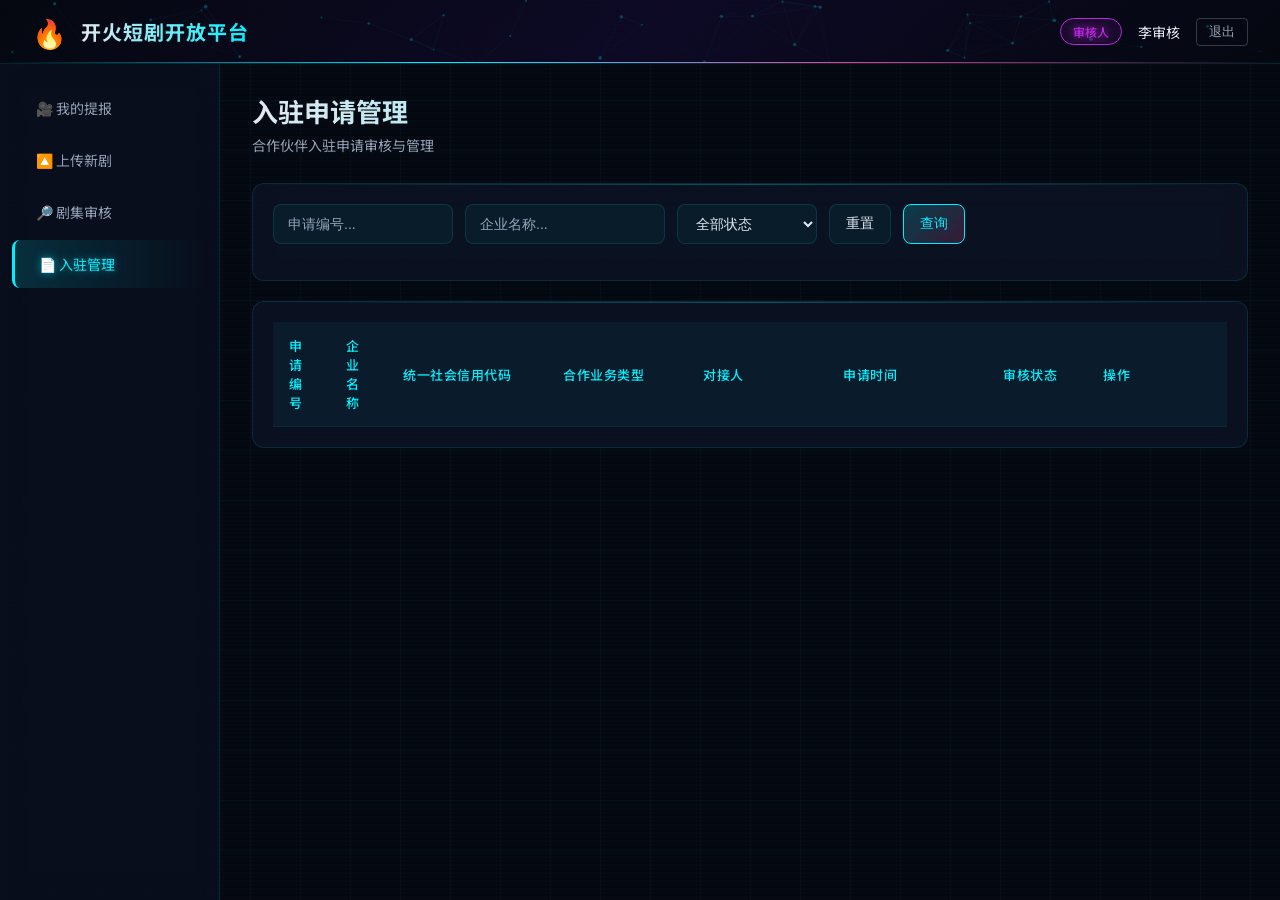
==== commit 29836e1e: "fix: audit modal tab style conflict, detail view ready" ====
--- a/auditor-onboarding.html
+++ b/auditor-onboarding.html
@@ -208,7 +208,7 @@
       var tabLabels = ['企业信息', '联系人', '业务能力'];
       var html = '<div style="display:flex;gap:4px;margin-bottom:16px;border-bottom:1px solid var(--border-color)">' +
         tabLabels.map(function(l, idx) {
-          return '<div class="tab-item' + (idx === 0 ? ' active' : '') + '" style="padding:10px 16px;border:none;margin:0" onclick="switchAuditTab(this,' + idx + ')">' + l + '</div>';
+          return '<div class="audit-tab-item' + (idx === 0 ? ' active' : '') + '" style="padding:10px 16px;cursor:pointer;color:var(--text-secondary);font-size:14px;border-bottom:2px solid transparent;margin-bottom:-1px;transition:all 0.3s;" onclick="switchAuditTab(this,' + idx + ')">' + l + '</div>';
         }).join('') + '</div>';
 
       // Tab1: 企业信息
@@ -357,8 +357,10 @@
     }
 
     function switchAuditTab(el, idx) {
-      document.querySelectorAll('#auditBody .tab-item').forEach(function(t) { t.classList.remove('active'); });
-      el.classList.add('active');
+      document.querySelectorAll('.audit-tab-item').forEach(function(t) { t.style.color = 'var(--text-secondary)'; t.style.borderBottomColor = 'transparent'; t.style.textShadow = 'none'; });
+      el.style.color = 'var(--neon-cyan)';
+      el.style.borderBottomColor = 'var(--neon-cyan)';
+      el.style.textShadow = '0 0 10px rgba(0, 240, 255, 0.5)';
       document.querySelectorAll('.audit-tab').forEach(function(t) { t.style.display = 'none'; });
       document.querySelector('.audit-tab[data-idx="' + idx + '"]').style.display = 'block';
     }
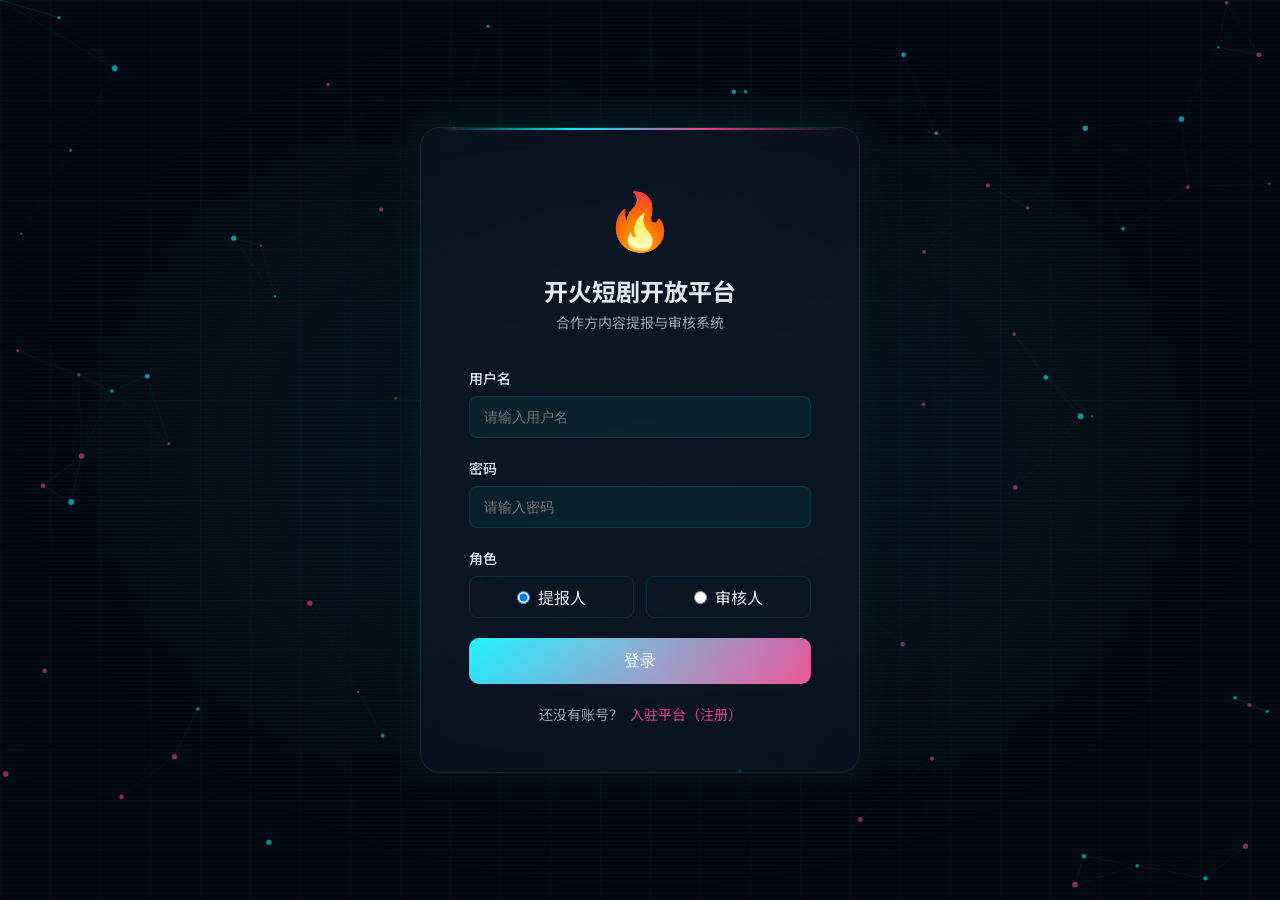
==== commit e2f71c60: "fix: auditor-onboarding missing data.js script tag" ====
--- a/auditor-onboarding.html
+++ b/auditor-onboarding.html
@@ -5,6 +5,7 @@
   <meta name="viewport" content="width=device-width, initial-scale=1.0">
   <title>开火短剧开放平台 - 入驻申请管理</title>
   <link rel="stylesheet" href="css/style.css">
+  <script src="js/data.js"></script>
 </head>
 <body>
   <header class="header">
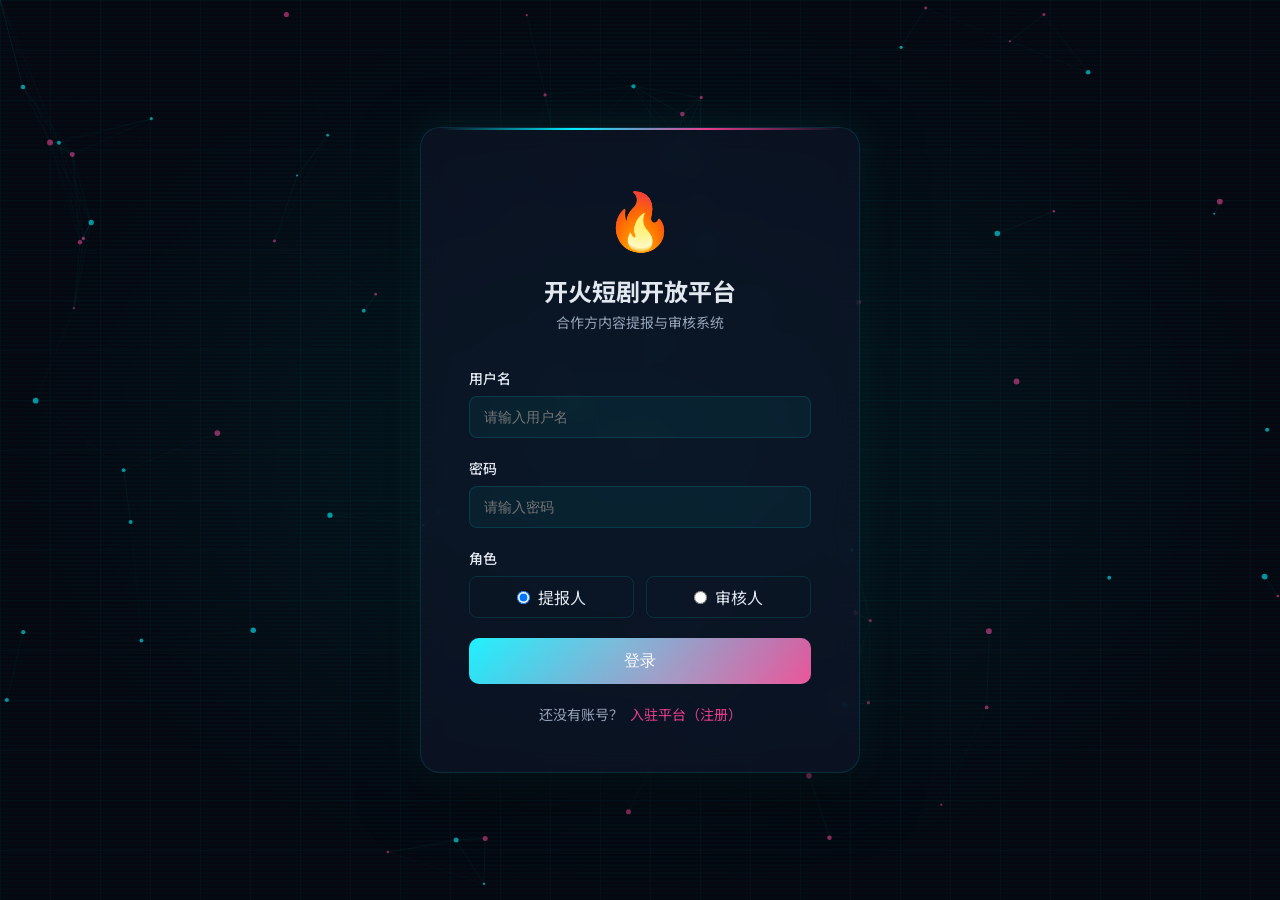
==== commit 44bcdcda: "fix: onboarding table layout, prevent text wrapping" ====
--- a/auditor-onboarding.html
+++ b/auditor-onboarding.html
@@ -54,17 +54,17 @@
 
       <!-- 列表 -->
       <div class="card">
-        <table class="table" id="onboardingTable">
+        <table class="table" id="onboardingTable" style="table-layout:fixed;width:100%">
           <thead>
             <tr>
-              <th>申请编号</th>
-              <th>企业名称</th>
-              <th style="width:160px">统一社会信用代码</th>
-              <th style="width:140px">合作业务类型</th>
-              <th style="width:140px">对接人</th>
-              <th style="width:160px">申请时间</th>
-              <th style="width:100px">审核状态</th>
-              <th style="width:140px">操作</th>
+              <th style="width:130px">申请编号</th>
+              <th style="width:auto">企业名称</th>
+              <th style="width:140px">统一社会信用代码</th>
+              <th style="width:120px">合作业务类型</th>
+              <th style="width:120px">对接人</th>
+              <th style="width:150px">申请时间</th>
+              <th style="width:90px">审核状态</th>
+              <th style="width:120px">操作</th>
             </tr>
           </thead>
           <tbody></tbody>
@@ -162,20 +162,20 @@
       tbody.innerHTML = list.map(function(a) {
         var s = statusMap[a.status] || statusMap.pending;
         var bizTags = a.businessTypes.map(function(t) {
-          return '<span class="tag-result" style="background:rgba(0,240,255,0.08);color:var(--neon-cyan);border:1px solid rgba(0,240,255,0.2);margin-right:4px;font-size:11px">' + t + '</span>';
+          return '<span class="tag-result" style="background:rgba(0,240,255,0.08);color:var(--neon-cyan);border:1px solid rgba(0,240,255,0.2);margin:0 2px 2px 0;font-size:11px;white-space:nowrap;display:inline-block">' + t + '</span>';
         }).join('');
         var canAudit = a.status === 'pending' || a.status === 'reviewing';
         return '<tr>' +
-          '<td style="font-family:Orbitron,sans-serif;font-size:13px">' + a.id + '</td>' +
-          '<td>' + a.companyName + '</td>' +
-          '<td>' + maskCode(a.unifiedSocialCode) + '</td>' +
+          '<td style="font-family:Orbitron,sans-serif;font-size:12px;white-space:nowrap">' + a.id + '</td>' +
+          '<td style="white-space:nowrap;overflow:hidden;text-overflow:ellipsis;max-width:0" title="' + a.companyName + '">' + a.companyName + '</td>' +
+          '<td style="white-space:nowrap;overflow:hidden;text-overflow:ellipsis;font-size:13px">' + maskCode(a.unifiedSocialCode) + '</td>' +
           '<td>' + bizTags + '</td>' +
-          '<td>' + a.contactPerson.name + '<br><span style="font-size:12px;color:var(--text-secondary)">' + a.contactPerson.phone + '</span></td>' +
-          '<td>' + a.createdAt + '</td>' +
-          '<td><span class="tag-result" style="background:' + s.color + '22;color:' + s.color + ';border:1px solid ' + s.color + '66">' + s.label + '</span></td>' +
-          '<td>' +
-            (canAudit ? '<button class="btn btn-sm btn-primary" onclick="openAuditModal(\'' + a.id + '\')">审核</button> ' : '') +
-            '<button class="btn btn-sm" style="color:var(--neon-cyan);border-color:rgba(0,240,255,0.3)" onclick="openDetailModal(\'' + a.id + '\')">详情</button>' +
+          '<td style="white-space:nowrap;overflow:hidden;text-overflow:ellipsis;font-size:13px">' + a.contactPerson.name + '<br><span style="font-size:12px;color:var(--text-secondary)">' + a.contactPerson.phone + '</span></td>' +
+          '<td style="white-space:nowrap;font-size:13px">' + a.createdAt + '</td>' +
+          '<td><span class="tag-result" style="background:' + s.color + '22;color:' + s.color + ';border:1px solid ' + s.color + '66;white-space:nowrap;font-size:12px">' + s.label + '</span></td>' +
+          '<td style="white-space:nowrap">' +
+            (canAudit ? '<button class="btn btn-sm btn-primary" style="padding:4px 10px;font-size:12px" onclick="openAuditModal(\'' + a.id + '\')">审核</button> ' : '') +
+            '<button class="btn btn-sm" style="padding:4px 10px;font-size:12px;color:var(--neon-cyan);border-color:rgba(0,240,255,0.3)" onclick="openDetailModal(\'' + a.id + '\')">详情</button>' +
           '</td>' +
         '</tr>';
       }).join('');
